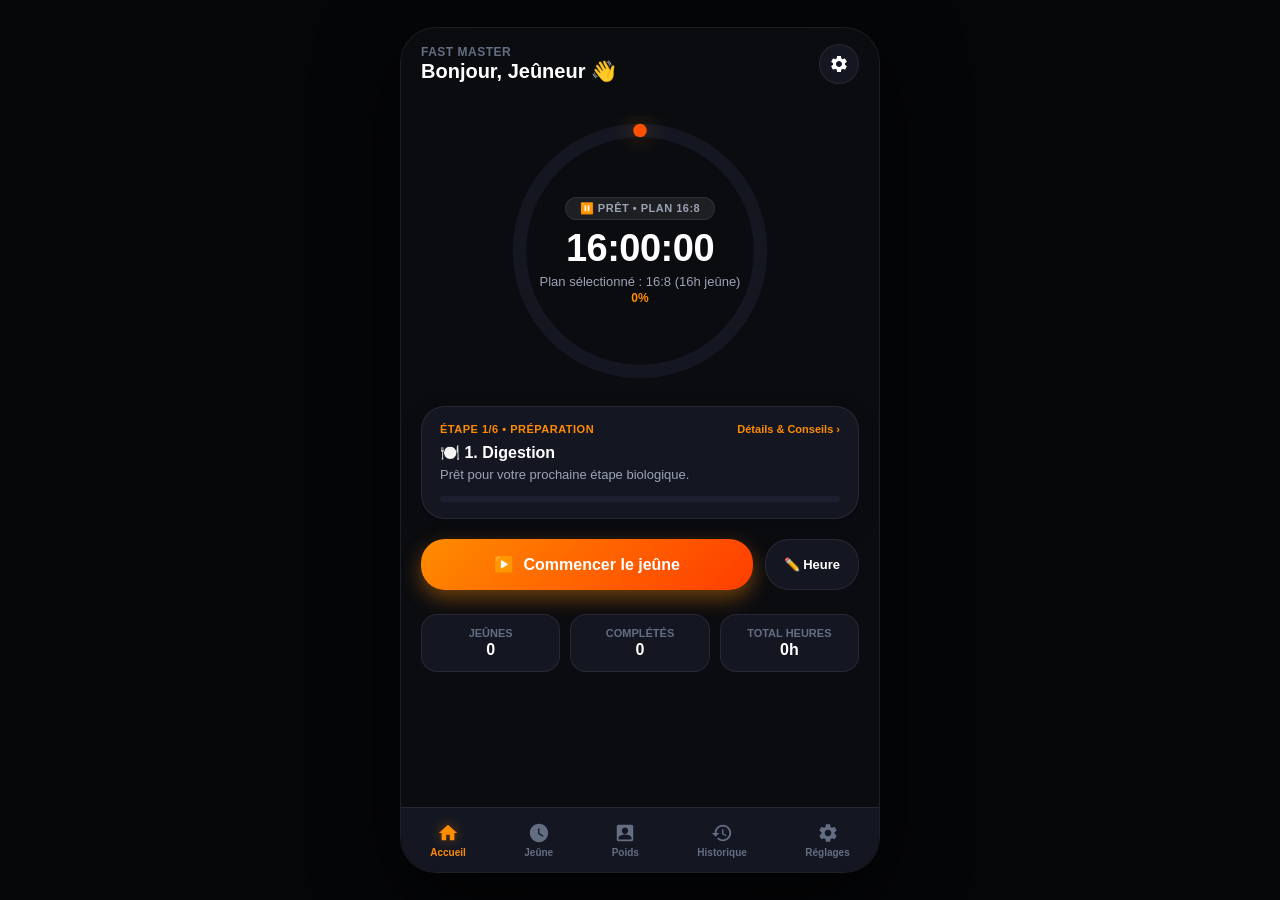
==== index.html @ 4a9eb8b5 "refactor: deploy Fast Master PWA only" ====
<!DOCTYPE html>
<html lang="fr">
<head>
    <meta charset="UTF-8">
    <meta name="viewport" content="width=device-width, initial-scale=1.0, maximum-scale=1.0, user-scalable=no, viewport-fit=cover">
    <title>Fast Master - Jeûne Intermittent PWA</title>
    
    <!-- PWA Manifest & App Meta -->
    <link rel="manifest" href="manifest.json">
    <meta name="theme-color" content="#FF8C00">
    <meta name="apple-mobile-web-app-capable" content="yes">
    <meta name="apple-mobile-web-app-status-bar-style" content="black-translucent">
    <meta name="apple-mobile-web-app-title" content="Fast Master">
    <link rel="apple-touch-icon" href="icons/icon-192.png">
    <!-- CSS -->
    <link rel="stylesheet" href="style.css">

    <!-- Google Identity Services -->
    <script src="https://accounts.google.com/gsi/client" async defer></script>
</head>
<body>

    <div class="app-container">
        
        <!-- Toast Notification -->
        <div id="toastBanner" class="toast-banner">Message</div>

        <!-- App Header -->
        <header class="app-header">
            <div class="user-greeting">
                <span class="greeting-sub">FAST MASTER</span>
                <span id="greetingName" class="greeting-title">Bonjour 👋</span>
            </div>
            <div class="header-actions">
                <button class="icon-btn" onclick="switchTab('settings')" title="Réglages">
                    <svg width="20" height="20" viewBox="0 0 24 24" fill="currentColor">
                        <path d="M19.14 12.94c.04-.3.06-.61.06-.94 0-.32-.02-.64-.07-.94l2.03-1.58c.18-.14.23-.41.12-.61l-1.92-3.32c-.12-.22-.37-.29-.59-.22l-2.39.96c-.5-.38-1.03-.7-1.62-.94l-.36-2.54c-.04-.24-.24-.41-.48-.41h-3.84c-.24 0-.43.17-.47.41l-.36 2.54c-.59.24-1.13.57-1.62.94l-2.39-.96c-.22-.08-.47 0-.59.22L2.74 8.87c-.12.21-.08.47.12.61l2.03 1.58c-.05.3-.09.63-.09.94s.02.64.07.94l-2.03 1.58c-.18.14-.23.41-.12.61l1.92 3.32c.12.22.37.29.59.22l2.39-.96c.5.38 1.03.7 1.62.94l.36 2.54c.05.24.24.41.48.41h3.84c.24 0 .44-.17.47-.41l.36-2.54c.59-.24 1.13-.56 1.62-.94l2.39.96c.22.08.47 0 .59-.22l1.92-3.32c.12-.22.07-.47-.12-.61l-2.01-1.58zM12 15.6c-1.98 0-3.6-1.62-3.6-3.6s1.62-3.6 3.6-3.6 3.6 1.62 3.6 3.6-1.62 3.6-3.6 3.6z"/>
                    </svg>
                </button>
            </div>
        </header>

        <!-- Main Content Area -->
        <main class="app-main">

            <!-- PWA Install Banner -->
            <div id="pwaInstallBanner" class="pwa-install-banner">
                <div style="font-size: 13px;">
                    <strong>Installer l'App</strong>
                    <div style="font-size: 11px; color: var(--text-muted)">Accès instantané hors-ligne sur votre écran d'accueil.</div>
                </div>
                <button class="pwa-install-btn" onclick="installPWA()">Installer</button>
            </div>

            <!-- TAB 1: HOME (ACCUEIL) -->
            <section id="view-home" class="tab-view active">
                
                <!-- Circular Timer -->
                <div class="timer-section">
                    <div class="timer-circle-wrapper">
                        <svg class="timer-svg" viewBox="0 0 280 280">
                            <defs>
                                <linearGradient id="timerGradient" x1="0%" y1="0%" x2="100%" y2="100%">
                                    <stop offset="0%" stop-color="#FF8C00" />
                                    <stop offset="100%" stop-color="#FF3D00" />
                                </linearGradient>
                            </defs>
                            <circle class="timer-bg-ring" cx="140" cy="140" r="125" />
                            <circle id="timerProgressRing" class="timer-progress-ring" cx="140" cy="140" r="125" />
                        </svg>
                        <div class="timer-inner-content">
                            <div id="timerBadge" class="timer-status-badge">🔒 JEÛNE EN COURS</div>
                            <div id="timerDigits" class="timer-digits">00:00:00</div>
                            <div id="timerSubtext" class="timer-subtext">Calcul en cours...</div>
                            <div id="timerPercent" class="timer-percentage">0%</div>
                        </div>
                    </div>
                </div>

                <!-- Stage Card -->
                <div id="stageCard" class="stage-card" onclick="openStageDetail()">
                    <div class="stage-header">
                        <span id="stageBadge" class="stage-badge">Étape 1/6</span>
                        <span style="font-size: 11px; color: var(--primary); font-weight:700;">Détails & Conseils ›</span>
                    </div>
                    <div id="stageTitle" class="stage-card-title">🍽️ 1. Digestion</div>
                    <div id="stageDesc" class="stage-card-desc">Votre corps digère le dernier repas</div>
                    <div class="stage-progress-bar">
                        <div id="stageProgressFill" class="stage-progress-fill"></div>
                    </div>
                </div>

                <!-- Controls -->
                <div class="controls-grid">
                    <button id="btnMainAction" class="btn-main-action" onclick="toggleFasting()">
                        <span>▶️</span> Commencer le jeûne
                    </button>
                    <button class="btn-time-edit" onclick="openTimeAdjustModal()" title="Ajuster l'heure">
                        ✏️ Heure
                    </button>
                </div>

                <!-- Quick Stats Strip -->
                <div class="stats-strip">
                    <div class="stat-box">
                        <div class="stat-box-title">Jeûnes</div>
                        <div id="statTotalFasts" class="stat-box-value">0</div>
                    </div>
                    <div class="stat-box">
                        <div class="stat-box-title">Complétés</div>
                        <div id="statCompleted" class="stat-box-value">0</div>
                    </div>
                    <div class="stat-box">
                        <div class="stat-box-title">Total Heures</div>
                        <div id="statTotalHours" class="stat-box-value">0h</div>
                    </div>
                </div>

            </section>

            <!-- TAB 2: PLANS (JEÛNE) -->
            <section id="view-plans" class="tab-view">
                <div class="section-title">Protocoles de Jeûne</div>
                <div id="plansList" class="plans-list"></div>
            </section>

            <!-- TAB 3: WEIGHT (POIDS & IMC) -->
            <section id="view-weight" class="tab-view">
                <div class="bmi-hero-card">
                    <div style="font-size: 12px; color: var(--text-dim); text-transform: uppercase; font-weight: 700;">Indice de Masse Corporelle</div>
                    <div id="bmiVal" class="bmi-value">--</div>
                    <div id="bmiBadge" class="bmi-badge">Calcul en cours</div>
                </div>

                <div class="chart-container">
                    <div class="chart-header">
                        <h4>Évolution du poids</h4>
                        <button class="pwa-install-btn" style="padding: 4px 12px; font-size: 11px;" onclick="document.getElementById('weightModal').classList.add('open')">+ Pesée</button>
                    </div>
                    <canvas id="weightCanvas"></canvas>
                </div>

                <div class="section-title" style="margin-top: 20px;">Historique des pesées</div>
                <div id="weightList" class="weight-history-list"></div>
            </section>

            <!-- TAB 4: HISTORY (HISTORIQUE) -->
            <section id="view-history" class="tab-view">
                <div class="history-stats-grid">
                    <div class="history-stat-card">
                        <div class="lbl">Total Sessions</div>
                        <div id="histTotalCount" class="val">0</div>
                    </div>
                    <div class="history-stat-card">
                        <div class="lbl">Jeûnes Réussis</div>
                        <div id="histCompletedCount" class="val">0</div>
                    </div>
                    <div class="history-stat-card">
                        <div class="lbl">Heures Totales</div>
                        <div id="histTotalHours" class="val">0h</div>
                    </div>
                    <div class="history-stat-card">
                        <div class="lbl">Taux de Succès</div>
                        <div id="histSuccessRate" class="val">0%</div>
                    </div>
                </div>

                <div class="section-title">Historique des Jeûnes</div>
                <div id="historyList"></div>
            </section>

            <!-- TAB 5: SETTINGS (RÉGLAGES) -->
            <section id="view-settings" class="tab-view">
                
                <div class="settings-group">
                    <div class="settings-group-title">Mon Profil</div>
                    <div class="settings-item">
                        <div>
                            <div class="settings-item-label">Prénom ou Pseudo</div>
                            <div class="settings-item-desc">Affiché sur l'accueil</div>
                        </div>
                        <input id="inputUserName" type="text" style="width: 130px; text-align: right; background: none; border: none; color: var(--primary); font-weight: 700; font-size: 14px;" value="Jeûneur">
                    </div>
                    <div class="settings-item">
                        <div>
                            <div class="settings-item-label">Taille (cm)</div>
                            <div class="settings-item-desc">Pour le calcul précis de l'IMC</div>
                        </div>
                        <input id="inputUserHeight" type="number" style="width: 80px; text-align: right; background: none; border: none; color: var(--primary); font-weight: 700; font-size: 14px;" value="175">
                    </div>
                </div>

                <div class="settings-group">
                    <div class="settings-group-title">Préférences</div>
                    <div class="settings-item">
                        <div>
                            <div class="settings-item-label">Mode Sombre</div>
                            <div class="settings-item-desc">Thème visuel optimisé OLED</div>
                        </div>
                        <label class="toggle-switch">
                            <input id="switchDarkMode" type="checkbox" checked>
                            <span class="toggle-slider"></span>
                        </label>
                    </div>
                    <div class="settings-item">
                        <div>
                            <div class="settings-item-label">Sons & Chimes</div>
                            <div class="settings-item-desc">Signal sonore au début et fin</div>
                        </div>
                        <label class="toggle-switch">
                            <input id="switchSound" type="checkbox" checked>
                            <span class="toggle-slider"></span>
                        </label>
                    </div>
                    <div class="settings-item">
                        <div>
                            <div class="settings-item-label">Démarrage automatique</div>
                            <div class="settings-item-desc">Planification quotidienne du jeûne</div>
                        </div>
                        <label class="toggle-switch">
                            <input id="switchAutoStart" type="checkbox">
                            <span class="toggle-slider"></span>
                        </label>
                    </div>
                </div>

                <!-- GOOGLE CLOUD & DRIVE SYNC -->
                <div class="settings-group">
                    <div class="settings-group-title">☁️ Sauvegarde Google Cloud & Drive</div>
                    
                    <div class="settings-item">
                        <div style="display: flex; align-items: center; gap: 12px;">
                            <div id="googleStatusIcon" style="width: 10px; height: 10px; border-radius: 50%; background: #64748B; box-shadow: 0 0 8px #64748B;"></div>
                            <div>
                                <div id="googleAccountEmail" class="settings-item-label">Non connecté</div>
                                <div id="googleSyncTime" class="settings-item-desc">Connectez-vous pour synchroniser vos données</div>
                            </div>
                        </div>
                    </div>

                    <div class="settings-item">
                        <div>
                            <div class="settings-item-label">Synchro automatique en temps réel</div>
                            <div class="settings-item-desc">Sauvegarde dans Google Drive à chaque action</div>
                        </div>
                        <label class="toggle-switch">
                            <input id="switchGoogleAutoSync" type="checkbox" checked>
                            <span class="toggle-slider"></span>
                        </label>
                    </div>

                    <div style="padding: 14px 18px; display: flex; flex-direction: column; gap: 8px;">
                        <button id="btnGoogleAuth" class="btn-main-action" style="padding: 12px; font-size: 14px; background: #4285F4; box-shadow: 0 4px 15px rgba(66, 133, 244, 0.4);" onclick="handleGoogleAuth()">
                            <svg width="18" height="18" viewBox="0 0 24 24" fill="currentColor">
                                <path d="M22.56 12.25c0-.78-.07-1.53-.2-2.25H12v4.26h5.92c-.26 1.37-1.04 2.53-2.21 3.31v2.77h3.57c2.08-1.92 3.28-4.74 3.28-8.09z" fill="#4285F4"/>
                                <path d="M12 23c2.97 0 5.46-.98 7.28-2.66l-3.57-2.77c-.98.66-2.23 1.06-3.71 1.06-2.86 0-5.29-1.93-6.16-4.53H2.18v2.84C3.99 20.53 7.7 23 12 23z" fill="#34A853"/>
                                <path d="M5.84 14.09c-.22-.66-.35-1.36-.35-2.09s.13-1.43.35-2.09V7.06H2.18C1.43 8.55 1 10.22 1 12s.43 3.45 1.18 4.94l2.85-2.22.81-.63z" fill="#FBBC05"/>
                                <path d="M12 5.38c1.62 0 3.06.56 4.21 1.64l3.15-3.15C17.45 2.09 14.97 1 12 1 7.7 1 3.99 3.47 2.18 7.06l3.66 2.84c.87-2.6 3.3-4.52 6.16-4.52z" fill="#EA4335"/>
                            </svg>
                            <span style="color: white;">Se connecter avec Google</span>
                        </button>

                        <div id="googleDriveActions" style="display: none; grid-template-columns: 1fr 1fr; gap: 8px;">
                            <button class="btn-secondary-action" onclick="syncUploadToGoogleDrive(true)">
                                ☁️ Sauvegarder
                            </button>
                            <button class="btn-secondary-action" onclick="syncDownloadFromGoogleDrive(true)">
                                📥 Restaurer
                            </button>
                        </div>
                    </div>
                </div>

                <div class="settings-group">
                    <div class="settings-group-title">Fichier Local</div>
                    <div style="padding: 14px 18px;">
                        <button class="btn-secondary-action" onclick="exportDataBackup()">
                            📥 Exporter le fichier JSON
                        </button>
                        <label class="btn-secondary-action" style="cursor: pointer;">
                            📤 Importer un fichier JSON
                            <input type="file" accept=".json" style="display: none;" onchange="importDataBackup(event)">
                        </label>
                    </div>
                </div>

                <div style="text-align: center; margin-top: 20px; font-size: 12px; color: var(--text-dim);">
                    <strong>Fast Master PWA v1.6</strong><br>
                    Application Web Progressive & Synchronisation Google Cloud
                </div>

            </section>

        </main>

        <!-- Bottom Navigation Bar -->
        <nav class="bottom-nav">
            <button class="nav-tab active" data-tab="home" onclick="switchTab('home')">
                <svg viewBox="0 0 24 24"><path d="M10 20v-6h4v6h5v-8h3L12 3 2 12h3v8z"/></svg>
                Accueil
            </button>
            <button class="nav-tab" data-tab="plans" onclick="switchTab('plans')">
                <svg viewBox="0 0 24 24"><path d="M12 2C6.5 2 2 6.5 2 12s4.5 10 10 10 10-4.5 10-10S17.5 2 12 2zm4.2 14.2L11 13V7h1.5v5.2l4.5 2.7-.8 1.3z"/></svg>
                Jeûne
            </button>
            <button class="nav-tab" data-tab="weight" onclick="switchTab('weight')">
                <svg viewBox="0 0 24 24"><path d="M19 3H5c-1.1 0-2 .9-2 2v14c0 1.1.9 2 2 2h14c1.1 0 2-.9 2-2V5c0-1.1-.9-2-2-2zm-7 3c1.93 0 3.5 1.57 3.5 3.5S13.93 13 12 13s-3.5-1.57-3.5-3.5S10.07 6 12 6zm7 13H5v-2c0-2.33 4.67-3.5 7-3.5s7 1.17 7 3.5v2z"/></svg>
                Poids
            </button>
            <button class="nav-tab" data-tab="history" onclick="switchTab('history')">
                <svg viewBox="0 0 24 24"><path d="M13 3c-4.97 0-9 4.03-9 9H1l3.89 3.89.07.14L9 12H6c0-3.87 3.13-7 7-7s7 3.13 7 7-3.13 7-7 7c-1.93 0-3.68-.79-4.94-2.06l-1.42 1.42C8.27 19.99 10.51 21 13 21c4.97 0 9-4.03 9-9s-4.03-9-9-9zm-1 5v5l4.28 2.54.72-1.21-3.5-2.08V8H12z"/></svg>
                Historique
            </button>
            <button class="nav-tab" data-tab="settings" onclick="switchTab('settings')">
                <svg viewBox="0 0 24 24"><path d="M19.14 12.94c.04-.3.06-.61.06-.94 0-.32-.02-.64-.07-.94l2.03-1.58c.18-.14.23-.41.12-.61l-1.92-3.32c-.12-.22-.37-.29-.59-.22l-2.39.96c-.5-.38-1.03-.7-1.62-.94l-.36-2.54c-.04-.24-.24-.41-.48-.41h-3.84c-.24 0-.43.17-.47.41l-.36 2.54c-.59.24-1.13.57-1.62.94l-2.39-.96c-.22-.08-.47 0-.59.22L2.74 8.87c-.12.21-.08.47.12.61l2.03 1.58c-.05.3-.09.63-.09.94s.02.64.07.94l-2.03 1.58c-.18.14-.23.41-.12.61l1.92 3.32c.12.22.37.29.59.22l2.39-.96c.5.38 1.03.7 1.62.94l.36 2.54c.05.24.24.41.48.41h3.84c.24 0 .44-.17.47-.41l.36-2.54c.59-.24 1.13-.56 1.62-.94l2.39.96c.22.08.47 0 .59-.22l1.92-3.32c.12-.22.07-.47-.12-.61l-2.01-1.58zM12 15.6c-1.98 0-3.6-1.62-3.6-3.6s1.62-3.6 3.6-3.6 3.6 1.62 3.6 3.6-1.62 3.6-3.6 3.6z"/></svg>
                Réglages
            </button>
        </nav>

        <!-- MODAL 1: STAGE DETAILS -->
        <div id="stageModal" class="modal-backdrop" onclick="if(event.target===this)closeModal('stageModal')">
            <div class="modal-sheet">
                <div class="modal-sheet-header">
                    <div id="modalStageName" class="modal-sheet-title">Détails de l'étape</div>
                    <button class="modal-close-btn" onclick="closeModal('stageModal')">✕</button>
                </div>
                <div style="font-size: 36px; text-align: center; margin-bottom: 12px;" id="modalStageEmoji">🍽️</div>
                <p id="modalStageDesc" style="font-size: 14px; color: var(--text-muted); line-height: 1.6; margin-bottom: 18px;"></p>
                <div style="font-size: 14px; font-weight: 700; margin-bottom: 8px;">🔬 Effets métaboliques :</div>
                <ul id="modalStageEffects" style="list-style: disc; padding-left: 20px; font-size: 13px; color: var(--text-muted); line-height: 1.8; margin-bottom: 18px;"></ul>
                <div style="background: rgba(255,140,0,0.1); border: 1px solid rgba(255,140,0,0.25); border-radius: var(--radius-md); padding: 14px; font-size: 13px; color: var(--primary);" id="modalStageTip"></div>
            </div>
        </div>

        <!-- MODAL 2: ADJUST TIME -->
        <div id="timeModal" class="modal-backdrop" onclick="if(event.target===this)closeModal('timeModal')">
            <div class="modal-sheet">
                <div class="modal-sheet-header">
                    <div class="modal-sheet-title">Modifier l'heure de début</div>
                    <button class="modal-close-btn" onclick="closeModal('timeModal')">✕</button>
                </div>
                <p style="font-size: 13px; color: var(--text-muted); margin-bottom: 16px;">Indiquez l'heure exacte à laquelle votre jeûne a réellement commencé :</p>
                <input id="adjustTimeInput" type="time" class="input-field">
                <button class="btn-main-action" style="width: 100%;" onclick="saveAdjustedTime()">Enregistrer</button>
            </div>
        </div>

        <!-- MODAL 3: LOG WEIGHT -->
        <div id="weightModal" class="modal-backdrop" onclick="if(event.target===this)closeModal('weightModal')">
            <div class="modal-sheet">
                <div class="modal-sheet-header">
                    <div class="modal-sheet-title">Nouvelle pesée</div>
                    <button class="modal-close-btn" onclick="closeModal('weightModal')">✕</button>
                </div>
                <p style="font-size: 13px; color: var(--text-muted); margin-bottom: 16px;">Entrez votre poids actuel en kilogrammes (ex: 72.5) :</p>
                <input id="newWeightInput" type="number" step="0.1" class="input-field" placeholder="Poids en kg">
                <button class="btn-main-action" style="width: 100%;" onclick="addWeightEntry(document.getElementById('newWeightInput').value); closeModal('weightModal');">Enregistrer</button>
            </div>
        </div>

    </div>

    <script src="app.js"></script>
</body>
</html>
---- style.css ----
﻿:root {
    --primary: #FF8C00;
    --primary-glow: rgba(255, 140, 0, 0.4);
    --secondary: #FF4500;
    --gradient-primary: linear-gradient(135deg, #FF8C00 0%, #FF3D00 100%);
    --gradient-stage: linear-gradient(135deg, #FF8C00 0%, #7C4DFF 100%);
    --bg-app: #0B0C10;
    --bg-surface: #141722;
    --bg-card: #1C202E;
    --bg-card-hover: #24293B;
    --border: rgba(255, 255, 255, 0.08);
    --border-active: rgba(255, 140, 0, 0.5);
    --text-main: #FFFFFF;
    --text-muted: #9BA3B5;
    --text-dim: #646E82;
    --success: #10B981;
    --danger: #EF4444;
    --warning: #F59E0B;
    --info: #3B82F6;
    --purple: #8B5CF6;
    --radius-full: 9999px;
    --radius-lg: 24px;
    --radius-md: 16px;
    --radius-sm: 10px;
    --safe-bottom: env(safe-area-inset-bottom, 16px);
}

body.light-theme {
    --bg-app: #F4F6FA;
    --bg-surface: #FFFFFF;
    --bg-card: #F0F3F8;
    --bg-card-hover: #E4E8F0;
    --border: rgba(0, 0, 0, 0.08);
    --border-active: rgba(255, 140, 0, 0.6);
    --text-main: #111827;
    --text-muted: #64748B;
    --text-dim: #94A3B8;
}

* {
    margin: 0;
    padding: 0;
    box-sizing: border-box;
    font-family: -apple-system, BlinkMacSystemFont, 'Plus Jakarta Sans', 'Segoe UI', Roboto, Helvetica, Arial, sans-serif;
    -webkit-tap-highlight-color: transparent;
    user-select: none;
}

body {
    background-color: #050608;
    color: var(--text-main);
    display: flex;
    justify-content: center;
    align-items: center;
    min-height: 100vh;
    overflow-x: hidden;
}

/* App Frame Container */
.app-container {
    width: 100%;
    max-width: 480px;
    height: 100vh;
    max-height: 920px;
    background-color: var(--bg-app);
    position: relative;
    display: flex;
    flex-direction: column;
    overflow: hidden;
    box-shadow: 0 25px 80px rgba(0, 0, 0, 0.7);
}

@media (min-width: 520px) {
    .app-container {
        border-radius: 36px;
        border: 1px solid var(--border);
        height: 94vh;
    }
}

/* Header */
.app-header {
    padding: 16px 20px 12px;
    display: flex;
    justify-content: space-between;
    align-items: center;
    background: var(--bg-app);
    z-index: 10;
}

.user-greeting {
    display: flex;
    flex-direction: column;
}

.user-greeting .greeting-sub {
    font-size: 12px;
    color: var(--text-dim);
    text-transform: uppercase;
    letter-spacing: 0.5px;
    font-weight: 700;
}

.user-greeting .greeting-title {
    font-size: 20px;
    font-weight: 800;
    color: var(--text-main);
}

.header-actions {
    display: flex;
    align-items: center;
    gap: 10px;
}

.icon-btn {
    width: 40px;
    height: 40px;
    border-radius: 50%;
    background: var(--bg-surface);
    border: 1px solid var(--border);
    color: var(--text-main);
    display: flex;
    align-items: center;
    justify-content: center;
    cursor: pointer;
    transition: all 0.2s ease;
}

.icon-btn:active {
    transform: scale(0.92);
}

/* Main Content Views */
.app-main {
    flex: 1;
    overflow-y: auto;
    padding: 10px 20px calc(85px + var(--safe-bottom));
    scroll-behavior: smooth;
}

.app-main::-webkit-scrollbar {
    display: none;
}

.tab-view {
    display: none;
    animation: fadeIn 0.25s ease forwards;
}

.tab-view.active {
    display: block;
}

@keyframes fadeIn {
    from { opacity: 0; transform: translateY(6px); }
    to { opacity: 1; transform: translateY(0); }
}

/* Home Screen: Fasting Timer Circle */
.timer-section {
    display: flex;
    flex-direction: column;
    align-items: center;
    margin: 10px 0 20px;
    position: relative;
}

.timer-circle-wrapper {
    position: relative;
    width: 270px;
    height: 270px;
    display: flex;
    justify-content: center;
    align-items: center;
}

.timer-svg {
    width: 100%;
    height: 100%;
    transform: rotate(-90deg);
}

.timer-bg-ring {
    fill: none;
    stroke: var(--bg-surface);
    stroke-width: 14;
}

.timer-progress-ring {
    fill: none;
    stroke: url(#timerGradient);
    stroke-width: 14;
    stroke-linecap: round;
    stroke-dasharray: 785;
    stroke-dashoffset: 785;
    transition: stroke-dashoffset 0.8s ease;
    filter: drop-shadow(0 0 10px var(--primary-glow));
}

.timer-inner-content {
    position: absolute;
    display: flex;
    flex-direction: column;
    align-items: center;
    text-align: center;
}

.timer-status-badge {
    display: inline-flex;
    align-items: center;
    gap: 6px;
    padding: 4px 14px;
    border-radius: var(--radius-full);
    font-size: 11px;
    font-weight: 800;
    letter-spacing: 0.5px;
    text-transform: uppercase;
    margin-bottom: 8px;
    background: rgba(255, 140, 0, 0.15);
    color: var(--primary);
    border: 1px solid rgba(255, 140, 0, 0.3);
}

.timer-status-badge.eating {
    background: rgba(16, 185, 129, 0.15);
    color: var(--success);
    border-color: rgba(16, 185, 129, 0.3);
}

.timer-status-badge.idle {
    background: rgba(255, 255, 255, 0.08);
    color: var(--text-muted);
    border-color: var(--border);
}

.timer-digits {
    font-size: 38px;
    font-weight: 900;
    letter-spacing: -0.5px;
    font-variant-numeric: tabular-nums;
    color: var(--text-main);
    line-height: 1.1;
}

.timer-subtext {
    font-size: 13px;
    color: var(--text-muted);
    margin-top: 4px;
}

.timer-percentage {
    font-size: 12px;
    font-weight: 700;
    color: var(--primary);
    margin-top: 2px;
}

/* Fasting Stage Overview Card */
.stage-card {
    background: var(--bg-surface);
    border: 1px solid var(--border);
    border-radius: var(--radius-lg);
    padding: 16px 18px;
    margin-bottom: 20px;
    cursor: pointer;
    transition: all 0.2s ease;
    box-shadow: 0 8px 24px rgba(0,0,0,0.2);
}

.stage-card:active {
    transform: scale(0.98);
}

.stage-header {
    display: flex;
    justify-content: space-between;
    align-items: center;
    margin-bottom: 8px;
}

.stage-badge {
    font-size: 11px;
    font-weight: 700;
    color: var(--primary);
    text-transform: uppercase;
    letter-spacing: 0.5px;
    display: flex;
    align-items: center;
    gap: 6px;
}

.stage-card-title {
    font-size: 16px;
    font-weight: 800;
    color: var(--text-main);
    display: flex;
    align-items: center;
    gap: 8px;
    margin-bottom: 4px;
}

.stage-card-desc {
    font-size: 13px;
    color: var(--text-muted);
    line-height: 1.4;
    margin-bottom: 12px;
}

.stage-progress-bar {
    width: 100%;
    height: 6px;
    background: var(--bg-card);
    border-radius: 10px;
    overflow: hidden;
}

.stage-progress-fill {
    height: 100%;
    background: var(--gradient-primary);
    border-radius: 10px;
    width: 0%;
    transition: width 0.5s ease;
}

/* Action Controls Buttons */
.controls-grid {
    display: grid;
    grid-template-columns: 1fr auto;
    gap: 12px;
    margin-bottom: 24px;
}

.btn-main-action {
    background: var(--gradient-primary);
    color: white;
    border: none;
    border-radius: var(--radius-lg);
    padding: 16px 20px;
    font-size: 16px;
    font-weight: 800;
    cursor: pointer;
    display: flex;
    align-items: center;
    justify-content: center;
    gap: 10px;
    box-shadow: 0 8px 20px var(--primary-glow);
    transition: all 0.2s ease;
}

.btn-main-action:active {
    transform: translateY(2px);
    box-shadow: 0 4px 10px var(--primary-glow);
}

.btn-main-action.stop-mode {
    background: linear-gradient(135deg, #EF4444 0%, #B91C1C 100%);
    box-shadow: 0 8px 20px rgba(239, 68, 68, 0.4);
}

.btn-time-edit {
    background: var(--bg-surface);
    border: 1px solid var(--border);
    color: var(--text-main);
    border-radius: var(--radius-lg);
    padding: 0 18px;
    font-weight: 700;
    font-size: 13px;
    display: flex;
    align-items: center;
    justify-content: center;
    gap: 6px;
    cursor: pointer;
}

.btn-time-edit:active {
    background: var(--bg-card);
}

/* Stats Mini Strip */
.stats-strip {
    display: grid;
    grid-template-columns: repeat(3, 1fr);
    gap: 10px;
    margin-bottom: 20px;
}

.stat-box {
    background: var(--bg-surface);
    border: 1px solid var(--border);
    border-radius: var(--radius-md);
    padding: 12px 10px;
    text-align: center;
}

.stat-box-title {
    font-size: 11px;
    color: var(--text-dim);
    text-transform: uppercase;
    font-weight: 700;
    margin-bottom: 2px;
}

.stat-box-value {
    font-size: 16px;
    font-weight: 800;
    color: var(--text-main);
}

/* Plans Tab */
.section-title {
    font-size: 18px;
    font-weight: 800;
    margin: 10px 0 14px;
    color: var(--text-main);
}

.plans-list {
    display: flex;
    flex-direction: column;
    gap: 12px;
}

.plan-card {
    background: var(--bg-surface);
    border: 1.5px solid var(--border);
    border-radius: var(--radius-lg);
    padding: 16px 18px;
    display: flex;
    justify-content: space-between;
    align-items: center;
    cursor: pointer;
    transition: all 0.2s ease;
}

.plan-card.selected {
    border-color: var(--primary);
    background: rgba(255, 140, 0, 0.08);
}

.plan-card-left {
    display: flex;
    align-items: center;
    gap: 14px;
}

.plan-emoji {
    font-size: 28px;
}

.plan-name {
    font-size: 16px;
    font-weight: 800;
    color: var(--text-main);
}

.plan-desc {
    font-size: 12px;
    color: var(--text-muted);
    margin-top: 2px;
}

.plan-tag {
    font-size: 11px;
    font-weight: 700;
    padding: 4px 10px;
    border-radius: var(--radius-full);
    background: var(--bg-card);
    color: var(--text-muted);
}

.plan-card.selected .plan-tag {
    background: var(--gradient-primary);
    color: white;
}

/* Weight Screen */
.bmi-hero-card {
    background: var(--bg-surface);
    border: 1px solid var(--border);
    border-radius: var(--radius-lg);
    padding: 20px;
    text-align: center;
    margin-bottom: 20px;
}

.bmi-value {
    font-size: 42px;
    font-weight: 900;
    color: var(--primary);
    margin: 6px 0 2px;
}

.bmi-badge {
    display: inline-block;
    font-size: 12px;
    font-weight: 700;
    padding: 4px 12px;
    border-radius: var(--radius-full);
    background: rgba(16, 185, 129, 0.15);
    color: var(--success);
}

.chart-container {
    background: var(--bg-surface);
    border: 1px solid var(--border);
    border-radius: var(--radius-lg);
    padding: 16px;
    margin-bottom: 20px;
}

.chart-header {
    display: flex;
    justify-content: space-between;
    align-items: center;
    margin-bottom: 12px;
}

.chart-header h4 {
    font-size: 14px;
    font-weight: 700;
    color: var(--text-main);
}

#weightCanvas {
    width: 100%;
    height: 160px;
    display: block;
}

.weight-history-list {
    display: flex;
    flex-direction: column;
    gap: 8px;
}

.weight-item {
    background: var(--bg-surface);
    border: 1px solid var(--border);
    border-radius: var(--radius-md);
    padding: 12px 16px;
    display: flex;
    justify-content: space-between;
    align-items: center;
}

.weight-item-val {
    font-size: 16px;
    font-weight: 800;
    color: var(--text-main);
}

.weight-item-date {
    font-size: 12px;
    color: var(--text-dim);
}

.weight-delete-btn {
    background: none;
    border: none;
    color: var(--text-dim);
    cursor: pointer;
    font-size: 14px;
    padding: 4px;
}

.weight-delete-btn:hover {
    color: var(--danger);
}

/* History Screen */
.history-stats-grid {
    display: grid;
    grid-template-columns: repeat(2, 1fr);
    gap: 12px;
    margin-bottom: 20px;
}

.history-stat-card {
    background: var(--bg-surface);
    border: 1px solid var(--border);
    border-radius: var(--radius-md);
    padding: 14px;
}

.history-stat-card .val {
    font-size: 22px;
    font-weight: 900;
    color: var(--primary);
    margin-top: 4px;
}

.history-stat-card .lbl {
    font-size: 11px;
    color: var(--text-dim);
    text-transform: uppercase;
    font-weight: 700;
}

.session-card {
    background: var(--bg-surface);
    border: 1px solid var(--border);
    border-radius: var(--radius-md);
    padding: 14px 16px;
    margin-bottom: 10px;
    display: flex;
    justify-content: space-between;
    align-items: center;
}

.session-plan {
    font-size: 14px;
    font-weight: 800;
    color: var(--text-main);
}

.session-dates {
    font-size: 12px;
    color: var(--text-dim);
    margin-top: 2px;
}

.session-right {
    text-align: right;
}

.session-duration {
    font-size: 15px;
    font-weight: 800;
    color: var(--text-main);
}

.session-status {
    font-size: 11px;
    font-weight: 700;
    color: var(--success);
}

.session-status.interrupted {
    color: var(--warning);
}

/* Settings Screen */
.settings-group {
    background: var(--bg-surface);
    border: 1px solid var(--border);
    border-radius: var(--radius-lg);
    margin-bottom: 18px;
    overflow: hidden;
}

.settings-group-title {
    font-size: 11px;
    text-transform: uppercase;
    letter-spacing: 0.5px;
    font-weight: 800;
    color: var(--text-dim);
    padding: 14px 18px 6px;
}

.settings-item {
    display: flex;
    justify-content: space-between;
    align-items: center;
    padding: 14px 18px;
    border-bottom: 1px solid var(--border);
}

.settings-item:last-child {
    border-bottom: none;
}

.settings-item-label {
    font-size: 14px;
    font-weight: 600;
    color: var(--text-main);
}

.settings-item-desc {
    font-size: 12px;
    color: var(--text-dim);
}

.toggle-switch {
    position: relative;
    display: inline-block;
    width: 44px;
    height: 24px;
}

.toggle-switch input {
    opacity: 0;
    width: 0;
    height: 0;
}

.toggle-slider {
    position: absolute;
    cursor: pointer;
    top: 0; left: 0; right: 0; bottom: 0;
    background-color: var(--bg-card);
    border: 1px solid var(--border);
    transition: 0.3s;
    border-radius: 24px;
}

.toggle-slider:before {
    position: absolute;
    content: "";
    height: 16px;
    width: 16px;
    left: 3px;
    bottom: 3px;
    background-color: white;
    transition: 0.3s;
    border-radius: 50%;
}

input:checked + .toggle-slider {
    background: var(--gradient-primary);
}

input:checked + .toggle-slider:before {
    transform: translateX(20px);
}

.btn-secondary-action {
    width: 100%;
    padding: 12px;
    background: var(--bg-card);
    border: 1px solid var(--border);
    border-radius: var(--radius-md);
    color: var(--text-main);
    font-size: 13px;
    font-weight: 700;
    cursor: pointer;
    margin-top: 6px;
    display: flex;
    align-items: center;
    justify-content: center;
    gap: 8px;
}

.btn-secondary-action:active {
    background: var(--bg-card-hover);
}

/* Bottom Navigation Bar */
.bottom-nav {
    position: absolute;
    bottom: 0;
    left: 0;
    right: 0;
    height: calc(65px + var(--safe-bottom));
    background: var(--bg-surface);
    border-top: 1px solid var(--border);
    display: flex;
    justify-content: space-around;
    align-items: center;
    padding-bottom: var(--safe-bottom);
    z-index: 100;
    backdrop-filter: blur(12px);
}

.nav-tab {
    display: flex;
    flex-direction: column;
    align-items: center;
    gap: 3px;
    color: var(--text-dim);
    font-size: 10px;
    font-weight: 700;
    cursor: pointer;
    background: none;
    border: none;
    outline: none;
    padding: 8px 12px;
    transition: all 0.2s ease;
}

.nav-tab svg {
    width: 22px;
    height: 22px;
    fill: currentColor;
}

.nav-tab.active {
    color: var(--primary);
}

.nav-tab.active svg {
    filter: drop-shadow(0 0 6px var(--primary-glow));
}

/* Modals */
.modal-backdrop {
    display: none;
    position: absolute;
    top: 0; left: 0; right: 0; bottom: 0;
    background: rgba(0, 0, 0, 0.75);
    backdrop-filter: blur(6px);
    z-index: 200;
    align-items: flex-end;
    justify-content: center;
    animation: fadeIn 0.2s ease;
}

.modal-backdrop.open {
    display: flex;
}

.modal-sheet {
    width: 100%;
    background: var(--bg-surface);
    border-top-left-radius: 28px;
    border-top-right-radius: 28px;
    border: 1px solid var(--border);
    border-bottom: none;
    padding: 24px 20px calc(24px + var(--safe-bottom));
    max-height: 85vh;
    overflow-y: auto;
    animation: slideUp 0.3s cubic-bezier(0.16, 1, 0.3, 1);
}

@keyframes slideUp {
    from { transform: translateY(100%); }
    to { transform: translateY(0); }
}

.modal-sheet-header {
    display: flex;
    justify-content: space-between;
    align-items: center;
    margin-bottom: 20px;
}

.modal-sheet-title {
    font-size: 18px;
    font-weight: 800;
    color: var(--text-main);
}

.modal-close-btn {
    background: var(--bg-card);
    border: none;
    color: var(--text-main);
    width: 32px;
    height: 32px;
    border-radius: 50%;
    cursor: pointer;
    font-size: 16px;
    display: flex;
    align-items: center;
    justify-content: center;
}

.input-field {
    width: 100%;
    background: var(--bg-card);
    border: 1px solid var(--border);
    border-radius: var(--radius-md);
    padding: 14px 16px;
    font-size: 16px;
    color: var(--text-main);
    outline: none;
    margin-bottom: 16px;
}

.input-field:focus {
    border-color: var(--primary);
}

/* Toast */
.toast-banner {
    position: absolute;
    top: 20px;
    left: 20px;
    right: 20px;
    background: var(--bg-surface);
    border: 1px solid var(--border-active);
    color: var(--text-main);
    border-radius: var(--radius-md);
    padding: 12px 18px;
    font-size: 13px;
    font-weight: 700;
    display: flex;
    align-items: center;
    gap: 10px;
    box-shadow: 0 10px 30px rgba(0, 0, 0, 0.5);
    z-index: 300;
    transform: translateY(-100px);
    opacity: 0;
    transition: all 0.3s cubic-bezier(0.16, 1, 0.3, 1);
}

.toast-banner.show {
    transform: translateY(0);
    opacity: 1;
}

/* PWA Install Banner */
.pwa-install-banner {
    display: none;
    background: linear-gradient(135deg, rgba(255, 140, 0, 0.15) 0%, rgba(255, 61, 0, 0.05) 100%);
    border: 1px solid rgba(255, 140, 0, 0.3);
    border-radius: var(--radius-lg);
    padding: 14px 16px;
    margin-bottom: 16px;
    align-items: center;
    justify-content: space-between;
    gap: 12px;
}

.pwa-install-banner.show {
    display: flex;
}

.pwa-install-btn {
    background: var(--gradient-primary);
    color: white;
    border: none;
    border-radius: var(--radius-full);
    padding: 8px 16px;
    font-size: 12px;
    font-weight: 800;
    cursor: pointer;
    white-space: nowrap;
}
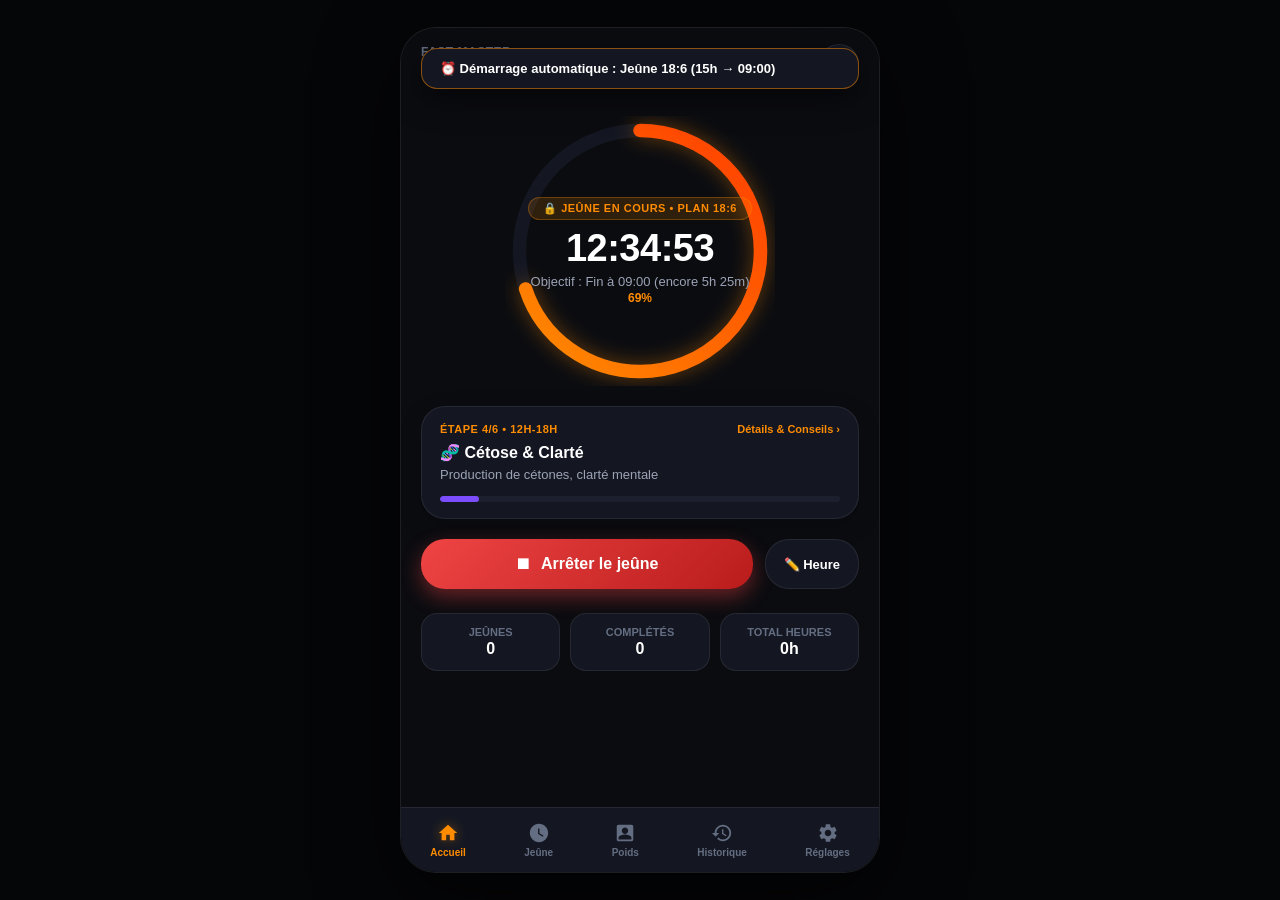
==== commit fb677e13: "feat: default to 18:6 plan with auto-start at 15:00 and end at 09:00" ====
--- a/index.html
+++ b/index.html
@@ -4,6 +4,9 @@
     <meta charset="UTF-8">
     <meta name="viewport" content="width=device-width, initial-scale=1.0, maximum-scale=1.0, user-scalable=no, viewport-fit=cover">
     <title>Fast Master - Jeûne Intermittent PWA</title>
+    
+    <meta name="google-site-verification" content="QIJgzq3eH4cx8UkVKg_fp0fMkKUtocFB-XUFVPfgnQY" />
+    <meta name="google-site-verification" content="TXiC1n497fcdr5wTWihtceuLtXfO-LN_rpbYabMO43w" />
     
     <!-- PWA Manifest & App Meta -->
     <link rel="manifest" href="manifest.json">
@@ -215,12 +218,19 @@
                     <div class="settings-item">
                         <div>
                             <div class="settings-item-label">Démarrage automatique</div>
-                            <div class="settings-item-desc">Planification quotidienne du jeûne</div>
+                            <div id="scheduleDescText" class="settings-item-desc">Jeûne 18:6 (15:00 → 09:00) • Repas (09:00 → 15:00)</div>
                         </div>
                         <label class="toggle-switch">
-                            <input id="switchAutoStart" type="checkbox">
+                            <input id="switchAutoStart" type="checkbox" checked>
                             <span class="toggle-slider"></span>
                         </label>
+                    </div>
+                    <div class="settings-item" id="scheduleTimeRow">
+                        <div>
+                            <div class="settings-item-label">Heure de début du jeûne</div>
+                            <div class="settings-item-desc">Heure quotidienne de démarrage automatique</div>
+                        </div>
+                        <input id="inputScheduleTime" type="time" value="15:00" style="padding: 6px 10px; border-radius: 8px; border: 1px solid var(--border-color); background: rgba(255,255,255,0.06); color: var(--text-color); font-weight: 700; font-size: 14px;">
                     </div>
                 </div>
 
@@ -360,6 +370,6 @@
 
     </div>
 
-    <script src="app.js"></script>
+    <script src="app.js?v=5.0"></script>
 </body>
 </html>
